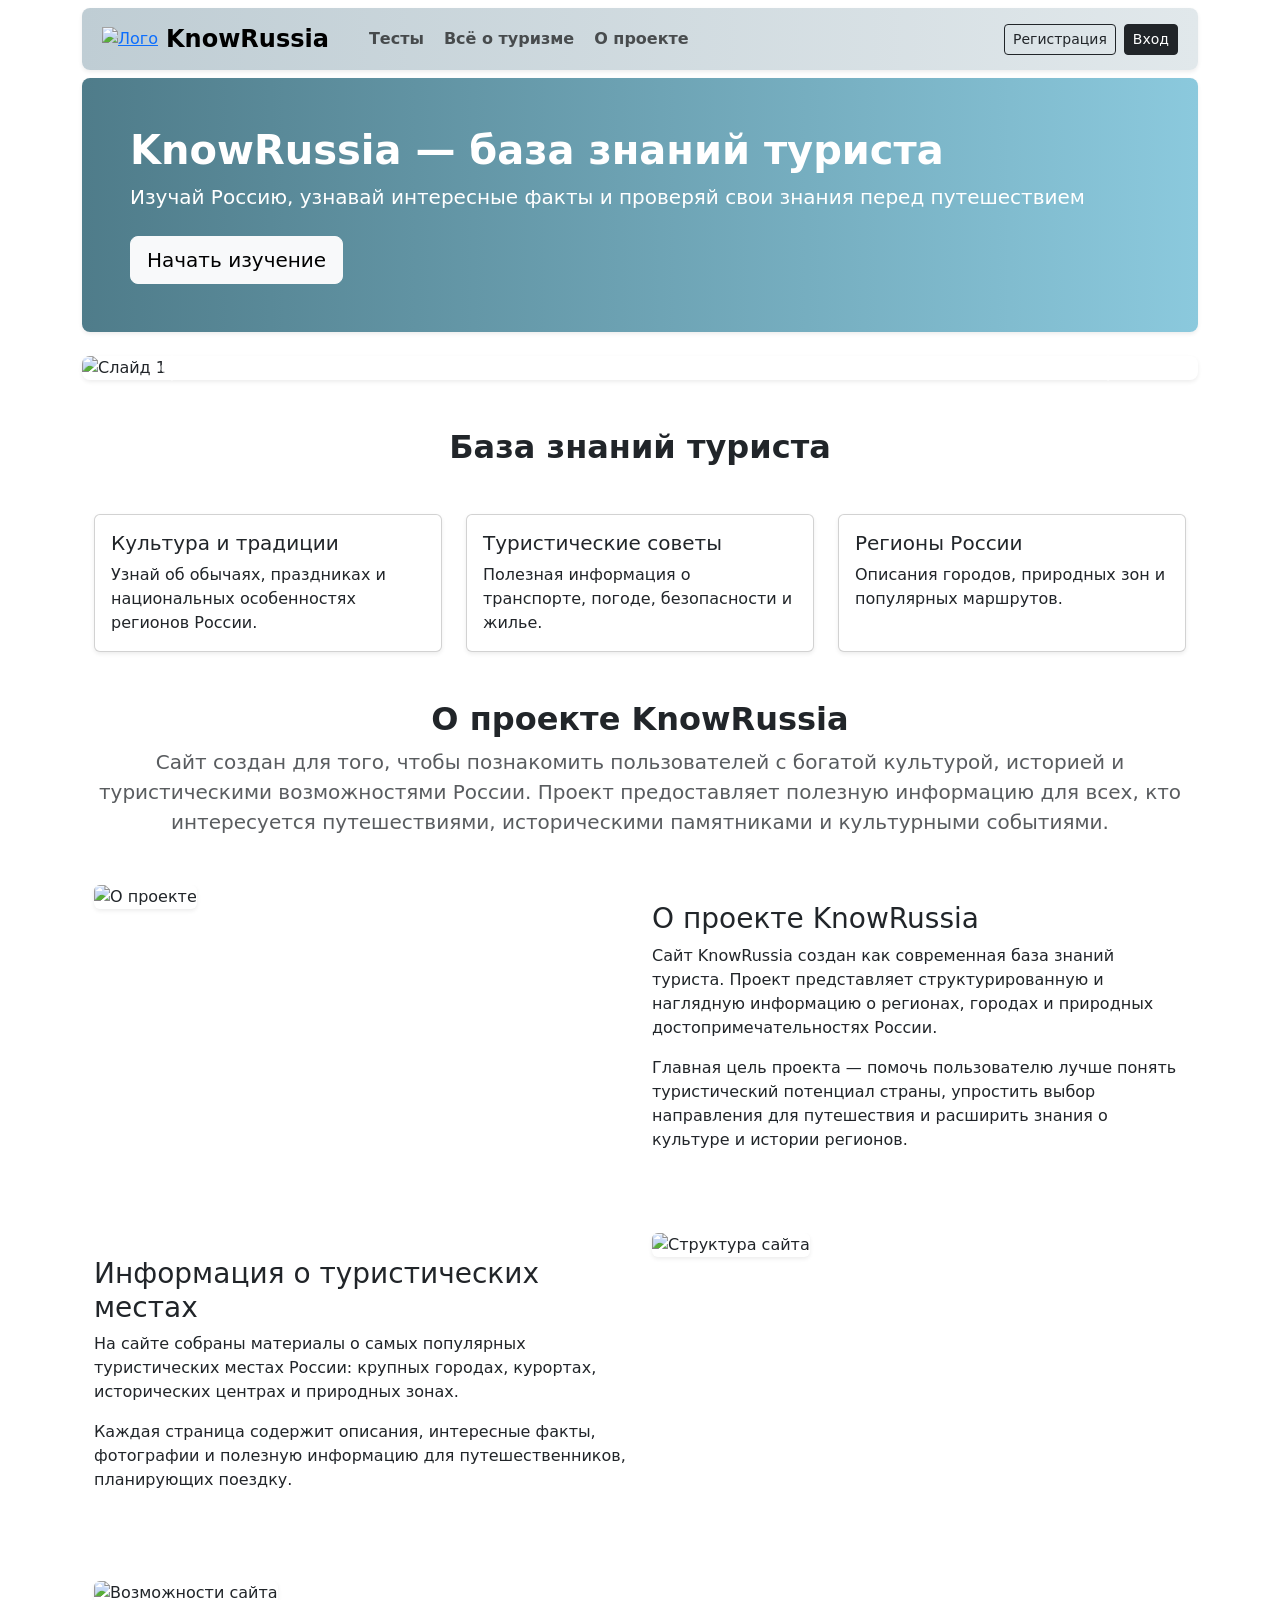
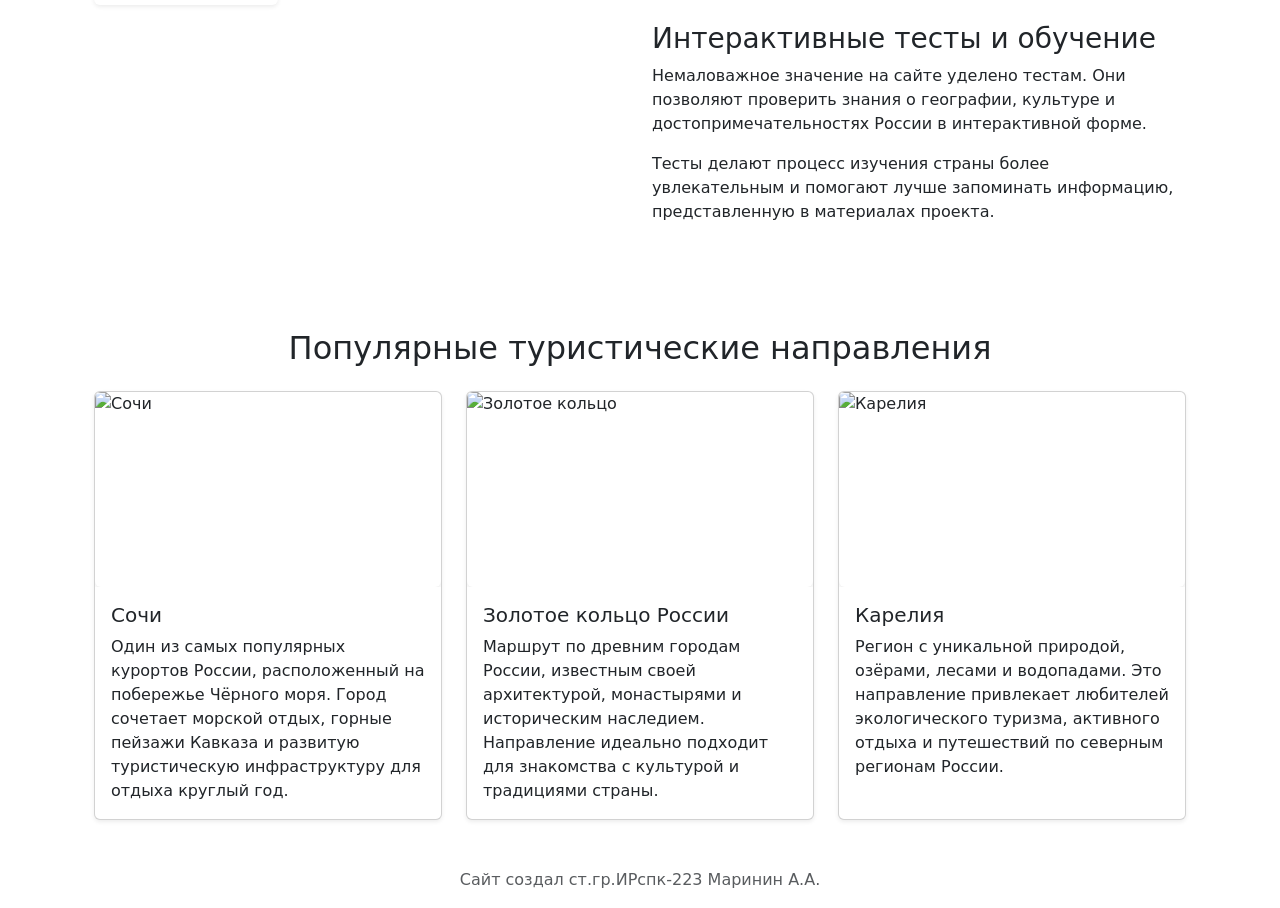
==== index.html @ d30c1727 "KP sho?" ====
<!DOCTYPE html>
<html lang="en">

<head>
    <meta charset="UTF-8">
    <meta name="viewport" content="width=device-width, initial-scale=1.0">
    <title>KnowRussia — база знаний</title>
    <link rel="shortcut icon" href="./imajes/Vector.png" type="image/png">
    <link href="https://cdn.jsdelivr.net/npm/bootstrap@5.1.3/dist/css/bootstrap.min.css" rel="stylesheet"
        integrity="sha384-1BmE4kWBq78iYhFldvKuhfTAU6auU8tT94WrHftjDbrCEXSU1oBoqyl2QvZ6jIW3" crossorigin="anonymous">
    <link rel="stylesheet" href="css/style.css">
</head>

<body class="container">
    <header>
        <nav class="navbar navbar-expand-lg p-2 my-2 rounded-3 shadow-sm"
            style="background: linear-gradient(90deg, #bfcdd4, #e1e8eb);">

            <div class="container-fluid">
                <a href="index.html" id="logoNNN" class="me-2 d-flex align-items-center">
                    <img src="./imajes/Vector.svg" alt="Лого">
                </a>
                <a class="navbar-brand fw-bold fs-4" id="zmih" href="index.html">KnowRussia</a>
                <ul class="navbar-nav ms-3">
                    <li class="nav-item">
                        <a class="nav-link fw-semibold me-1" href="test.html">Тесты</a>
                    </li>
                    <li class="nav-item">
                        <a class="nav-link fw-semibold me-1" href="all_about_tourism.html">Всё о туризме</a>
                    </li>
                    <li class="nav-item">
                        <a class="nav-link fw-semibold me-1" href="about.html">О проекте</a>
                    </li>
                </ul>
                <ul class="navbar-nav ms-auto">
                    <li class="nav-item me-2">
                        <a class="btn btn-outline-dark btn-sm" href="reg.html">
                            Регистрация
                        </a>
                    </li>
                    <li class="nav-item">
                        <a class="btn btn-dark btn-sm" href="login.html">
                            Вход
                        </a>
                    </li>
                </ul>

            </div>
            </div>
        </nav>
    </header>
    <main>

        <!-- Hero-блок -->
        <div class="p-5 mb-4 rounded-3 text-white shadow-sm"
            style="background: linear-gradient(90deg, #4f7c8a, #8bc9dd)">
            <h1 class="fw-bold">KnowRussia — база знаний туриста</h1>
            <p class="fs-5">
                Изучай Россию, узнавай интересные факты и проверяй свои знания перед путешествием
            </p>
            <a href="./all_about_tourism.html" class="btn btn-light btn-lg mt-2">Начать изучение</a>
        </div>

        <!-- Карусель -->
        <div id="mainCarousel" class="carousel slide my-4" data-bs-ride="carousel">
            <div class="carousel-inner rounded-3 shadow-sm">
                <div class="carousel-item active">
                    <img src="./imajes/01.jpg" class="d-block w-100" alt="Слайд 1">
                </div>
                <div class="carousel-item">
                    <img src="./imajes/02.jpg" class="d-block w-100" alt="Слайд 2">
                </div>
                <div class="carousel-item">
                    <img src="./imajes/03.png" class="d-block w-100" alt="Слайд 3">
                </div>
                <div class="carousel-item">
                    <img src="./imajes/04.jpg" class="d-block w-100" alt="Слайд 4">
                </div>
            </div>

            <button class="carousel-control-prev" type="button" data-bs-target="#mainCarousel" data-bs-slide="prev">
                <span class="carousel-control-prev-icon"></span>
            </button>
            <button class="carousel-control-next" type="button" data-bs-target="#mainCarousel" data-bs-slide="next">
                <span class="carousel-control-next-icon"></span>
            </button>
            <div class="carousel-indicators">
                <button type="button" data-bs-target="#mainCarousel" data-bs-slide-to="0" class="active"></button>
                <button type="button" data-bs-target="#mainCarousel" data-bs-slide-to="1"></button>
                <button type="button" data-bs-target="#mainCarousel" data-bs-slide-to="2"></button>
                <button type="button" data-bs-target="#mainCarousel" data-bs-slide-to="3"></button>
            </div>
        </div>

        <!-- База знаний -->
        <div class="container my-5">
            <h2 class="text-center mb-5 fw-bold">База знаний туриста</h2>

            <div class="row g-4">
                <div class="col-md-4">
                    <div class="card h-100 shadow-sm">
                        <div class="card-body">
                            <h5 class="card-title">Культура и традиции</h5>
                            <p class="card-text">
                                Узнай об обычаях, праздниках и национальных особенностях регионов России.
                            </p>
                        </div>
                    </div>
                </div>

                <div class="col-md-4">
                    <div class="card h-100 shadow-sm">
                        <div class="card-body">
                            <h5 class="card-title">Туристические советы</h5>
                            <p class="card-text">
                                Полезная информация о транспорте, погоде, безопасности и жилье.
                            </p>
                        </div>
                    </div>
                </div>

                <div class="col-md-4">
                    <div class="card h-100 shadow-sm">
                        <div class="card-body">
                            <h5 class="card-title">Регионы России</h5>
                            <p class="card-text">
                                Описания городов, природных зон и популярных маршрутов.
                            </p>
                        </div>
                    </div>
                </div>
            </div>
        </div>
        <div class="container">
            <div class="text-center mb-5">
                <h2 class="fw-bold">О проекте KnowRussia</h2>
                <p class="text-muted fs-5">Сайт создан для того, чтобы познакомить пользователей с богатой
                    культурой, историей и туристическими возможностями России. Проект предоставляет полезную
                    информацию для всех, кто интересуется путешествиями, историческими памятниками и культурными
                    событиями.</p>
            </div>

            <div class="row align-items-center mb-5">
                <div class="col-md-6 mb-3 mb-md-0" style="height: 300px; overflow: hidden;">
                    <img src="./imajes/b_2.png" alt="О проекте" class="img-fluid rounded shadow-sm w-100 h-100"
                        style="object-fit: cover;">
                </div>
                <div class="col-md-6">
                    <h3>О проекте KnowRussia</h3>
                    <p>
                        Сайт KnowRussia создан как современная база знаний туриста. Проект представляет
                        структурированную и наглядную информацию о регионах, городах и природных
                        достопримечательностях России.
                    </p>
                    <p>
                        Главная цель проекта — помочь пользователю лучше понять туристический потенциал страны,
                        упростить выбор направления для путешествия и расширить знания о культуре и истории регионов.
                    </p>
                </div>
            </div>

            <div class="row align-items-center mb-5">
                <div class="col-md-6 order-md-2 mb-3 mb-md-0" style="height: 300px; overflow: hidden;">
                    <img src="./imajes/b_4.png" alt="Структура сайта" class="img-fluid rounded shadow-sm w-100 h-100"
                        style="object-fit: cover;">
                </div>
                <div class="col-md-6 order-md-1">
                    <h3>Информация о туристических местах</h3>
                    <p>
                        На сайте собраны материалы о самых популярных туристических местах России:
                        крупных городах, курортах, исторических центрах и природных зонах.
                    </p>
                    <p>
                        Каждая страница содержит описания, интересные факты, фотографии и полезную
                        информацию для путешественников, планирующих поездку.
                    </p>
                </div>
            </div>

            <div class="row align-items-center mb-5">
                <div class="col-md-6 mb-3 mb-md-0" style="height: 300px; overflow: hidden;">
                    <img src="./imajes/b_1.jpg" alt="Возможности сайта" class="img-fluid rounded shadow-sm w-100 h-100"
                        style="object-fit: cover;">
                </div>
                <div class="col-md-6">
                    <h3>Интерактивные тесты и обучение</h3>
                    <p>
                        Немаловажное значение на сайте уделено тестам. Они позволяют проверить знания
                        о географии, культуре и достопримечательностях России в интерактивной форме.
                    </p>
                    <p>
                        Тесты делают процесс изучения страны более увлекательным и помогают лучше
                        запоминать информацию, представленную в материалах проекта.
                    </p>
                </div>
            </div>
        </div>

        <div class="container my-5">
            <h2 class="text-center mb-4">Популярные туристические направления</h2>

            <div class="row g-4">

                <div class="col-md-4">
                    <div class="card h-100 shadow-sm">
                        <div class="ratio ratio-16x9" style="overflow: hidden;">
                            <img src="./imajes/s.png" class="img-fluid rounded shadow-sm w-100 h-100" alt="Сочи" style="object-fit: cover;">
                        </div>
                        <div class="card-body d-flex flex-column">
                            <h5 class="card-title">Сочи</h5>
                            <p class="card-text">
                                Один из самых популярных курортов России, расположенный на побережье
                                Чёрного моря. Город сочетает морской отдых, горные пейзажи Кавказа и развитую
                                туристическую инфраструктуру для отдыха круглый год.
                            </p>
                        </div>
                    </div>
                </div>

                <div class="col-md-4">
                    <div class="card h-100 shadow-sm">
                        <div class="ratio ratio-16x9" style="overflow: hidden;">
                            <img src="./imajes/v.jpg" class="img-fluid rounded shadow-sm w-100 h-100"
                                alt="Золотое кольцо" style="object-fit: cover;">
                        </div>
                        <div class="card-body d-flex flex-column">
                            <h5 class="card-title">Золотое кольцо России</h5>
                            <p class="card-text">
                                Маршрут по древним городам России, известным своей
                                архитектурой, монастырями и историческим наследием. Направление идеально
                                подходит для знакомства с культурой и традициями страны.
                            </p>
                        </div>
                    </div>
                </div>

                <div class="col-md-4">
                    <div class="card h-100 shadow-sm">
                        <div class="ratio ratio-16x9" style="overflow: hidden;">
                            <img src="./imajes/k.jpg" class="img-fluid rounded shadow-sm w-100 h-100" alt="Карелия" style="object-fit: cover;">
                        </div>
                        <div class="card-body d-flex flex-column">
                            <h5 class="card-title">Карелия</h5>
                            <p class="card-text">
                                Регион с уникальной природой, озёрами, лесами и водопадами.
                                Это направление привлекает любителей экологического туризма, активного
                                отдыха и путешествий по северным регионам России.
                            </p>
                        </div>
                    </div>
                </div>

            </div>
        </div>
    </main>
    <footer>
        <p class="text-center text-muted">Сайт создал ст.гр.ИРспк-223 Маринин А.А.</p>
    </footer>
    <script src="https://cdn.jsdelivr.net/npm/bootstrap@5.3.2/dist/js/bootstrap.bundle.min.js"></script>
    <script src="animation.js"></script>
</body>

</html>
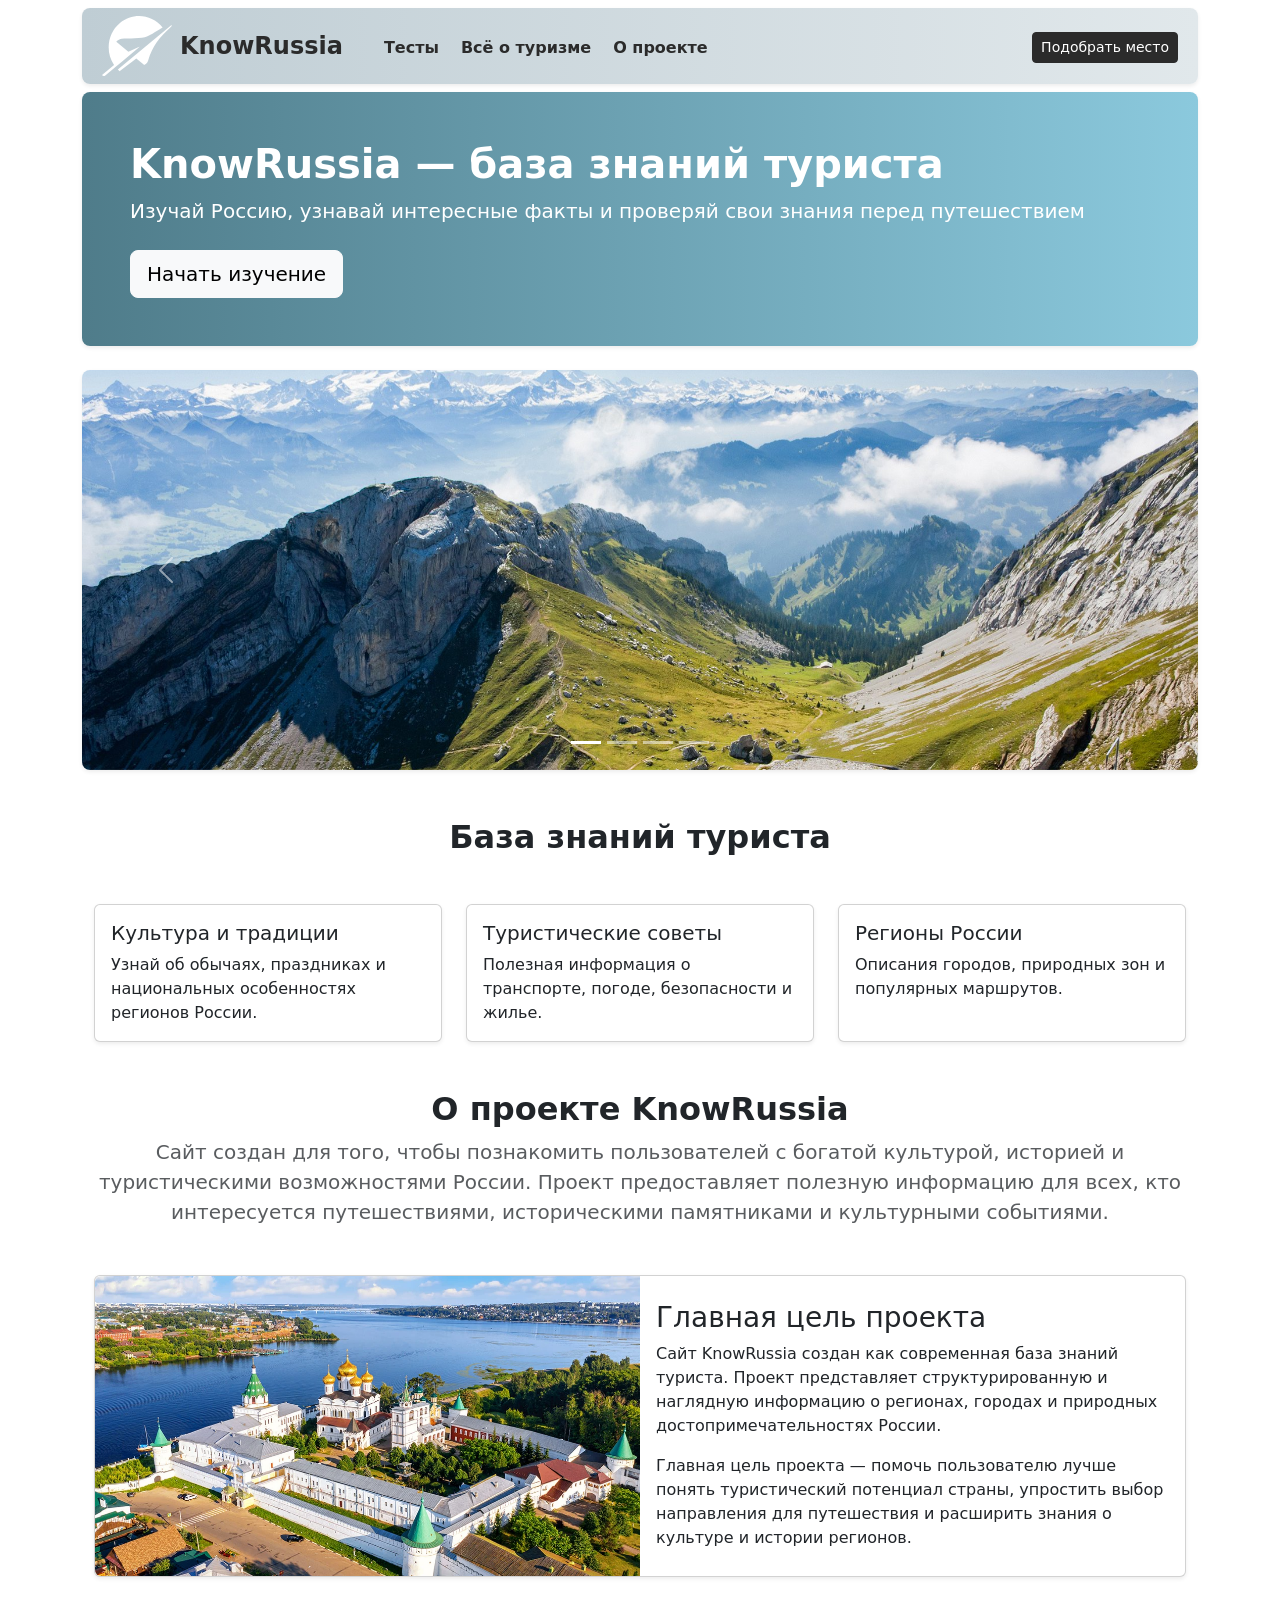
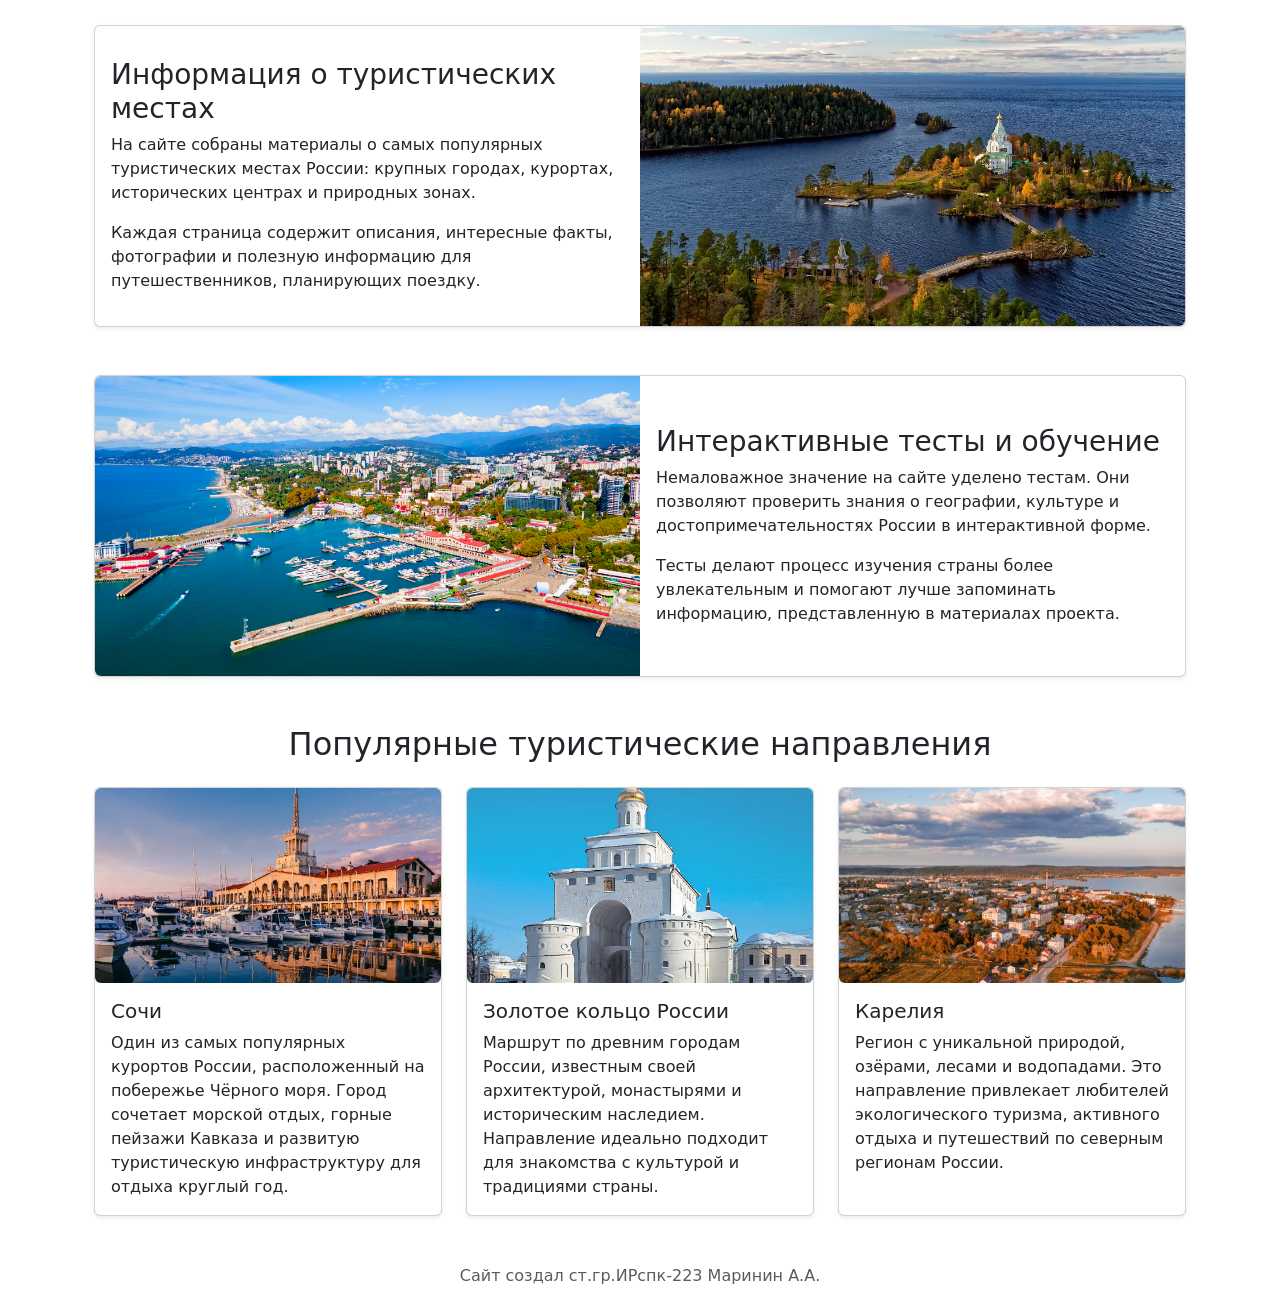
==== commit 2a7118ef: "kp v2" ====
--- a/index.html
+++ b/index.html
@@ -33,14 +33,9 @@
                     </li>
                 </ul>
                 <ul class="navbar-nav ms-auto">
-                    <li class="nav-item me-2">
-                        <a class="btn btn-outline-dark btn-sm" href="reg.html">
-                            Регистрация
-                        </a>
-                    </li>
                     <li class="nav-item">
-                        <a class="btn btn-dark btn-sm" href="login.html">
-                            Вход
+                        <a class="btn btn-dark btn-sm" href="opros.html">
+                            Подобрать место
                         </a>
                     </li>
                 </ul>
@@ -140,124 +135,166 @@
                     событиями.</p>
             </div>
 
-            <div class="row align-items-center mb-5">
-                <div class="col-md-6 mb-3 mb-md-0" style="height: 300px; overflow: hidden;">
-                    <img src="./imajes/b_2.png" alt="О проекте" class="img-fluid rounded shadow-sm w-100 h-100"
-                        style="object-fit: cover;">
-                </div>
-                <div class="col-md-6">
-                    <h3>О проекте KnowRussia</h3>
-                    <p>
-                        Сайт KnowRussia создан как современная база знаний туриста. Проект представляет
-                        структурированную и наглядную информацию о регионах, городах и природных
-                        достопримечательностях России.
-                    </p>
-                    <p>
-                        Главная цель проекта — помочь пользователю лучше понять туристический потенциал страны,
-                        упростить выбор направления для путешествия и расширить знания о культуре и истории регионов.
-                    </p>
-                </div>
-            </div>
-
-            <div class="row align-items-center mb-5">
-                <div class="col-md-6 order-md-2 mb-3 mb-md-0" style="height: 300px; overflow: hidden;">
-                    <img src="./imajes/b_4.png" alt="Структура сайта" class="img-fluid rounded shadow-sm w-100 h-100"
-                        style="object-fit: cover;">
-                </div>
-                <div class="col-md-6 order-md-1">
-                    <h3>Информация о туристических местах</h3>
-                    <p>
-                        На сайте собраны материалы о самых популярных туристических местах России:
-                        крупных городах, курортах, исторических центрах и природных зонах.
-                    </p>
-                    <p>
-                        Каждая страница содержит описания, интересные факты, фотографии и полезную
-                        информацию для путешественников, планирующих поездку.
-                    </p>
-                </div>
-            </div>
-
-            <div class="row align-items-center mb-5">
-                <div class="col-md-6 mb-3 mb-md-0" style="height: 300px; overflow: hidden;">
-                    <img src="./imajes/b_1.jpg" alt="Возможности сайта" class="img-fluid rounded shadow-sm w-100 h-100"
-                        style="object-fit: cover;">
-                </div>
-                <div class="col-md-6">
-                    <h3>Интерактивные тесты и обучение</h3>
-                    <p>
-                        Немаловажное значение на сайте уделено тестам. Они позволяют проверить знания
-                        о географии, культуре и достопримечательностях России в интерактивной форме.
-                    </p>
-                    <p>
-                        Тесты делают процесс изучения страны более увлекательным и помогают лучше
-                        запоминать информацию, представленную в материалах проекта.
-                    </p>
-                </div>
-            </div>
-        </div>
-
-        <div class="container my-5">
-            <h2 class="text-center mb-4">Популярные туристические направления</h2>
-
-            <div class="row g-4">
-
-                <div class="col-md-4">
-                    <div class="card h-100 shadow-sm">
-                        <div class="ratio ratio-16x9" style="overflow: hidden;">
-                            <img src="./imajes/s.png" class="img-fluid rounded shadow-sm w-100 h-100" alt="Сочи" style="object-fit: cover;">
-                        </div>
-                        <div class="card-body d-flex flex-column">
-                            <h5 class="card-title">Сочи</h5>
-                            <p class="card-text">
-                                Один из самых популярных курортов России, расположенный на побережье
-                                Чёрного моря. Город сочетает морской отдых, горные пейзажи Кавказа и развитую
-                                туристическую инфраструктуру для отдыха круглый год.
-                            </p>
-                        </div>
-                    </div>
-                </div>
-
-                <div class="col-md-4">
-                    <div class="card h-100 shadow-sm">
-                        <div class="ratio ratio-16x9" style="overflow: hidden;">
-                            <img src="./imajes/v.jpg" class="img-fluid rounded shadow-sm w-100 h-100"
-                                alt="Золотое кольцо" style="object-fit: cover;">
-                        </div>
-                        <div class="card-body d-flex flex-column">
-                            <h5 class="card-title">Золотое кольцо России</h5>
-                            <p class="card-text">
-                                Маршрут по древним городам России, известным своей
-                                архитектурой, монастырями и историческим наследием. Направление идеально
-                                подходит для знакомства с культурой и традициями страны.
-                            </p>
-                        </div>
-                    </div>
-                </div>
-
-                <div class="col-md-4">
-                    <div class="card h-100 shadow-sm">
-                        <div class="ratio ratio-16x9" style="overflow: hidden;">
-                            <img src="./imajes/k.jpg" class="img-fluid rounded shadow-sm w-100 h-100" alt="Карелия" style="object-fit: cover;">
-                        </div>
-                        <div class="card-body d-flex flex-column">
-                            <h5 class="card-title">Карелия</h5>
-                            <p class="card-text">
-                                Регион с уникальной природой, озёрами, лесами и водопадами.
-                                Это направление привлекает любителей экологического туризма, активного
-                                отдыха и путешествий по северным регионам России.
-                            </p>
-                        </div>
-                    </div>
-                </div>
-
-            </div>
-        </div>
+            <div class="container my-5" style="padding: 0px;">
+
+                <!-- Блок 1 -->
+                <div class="card mb-5 shadow-sm border-1">
+                    <div class="row g-0 align-items-center">
+
+                        <div class="col-md-6" style="height: 300px; overflow: hidden;">
+                            <img src="./imajes/b_2.png" alt="О проекте" class="img-fluid w-100 h-100 rounded-start"
+                                style="object-fit: cover;">
+                        </div>
+
+                        <div class="col-md-6">
+                            <div class="card-body">
+                                <h3 class="card-title">Главная цель проекта</h3>
+                                <p class="card-text">
+                                    Сайт KnowRussia создан как современная база знаний туриста. Проект представляет
+                                    структурированную и наглядную информацию о регионах, городах и природных
+                                    достопримечательностях России.
+                                </p>
+                                <p class="card-text">
+                                    Главная цель проекта — помочь пользователю лучше понять туристический потенциал
+                                    страны,
+                                    упростить выбор направления для путешествия и расширить знания о культуре и истории
+                                    регионов.
+                                </p>
+                            </div>
+                        </div>
+
+                    </div>
+                </div>
+
+                <!-- Блок 2 -->
+                <div class="card mb-5 shadow-sm border-1">
+                    <div class="row g-0 align-items-center">
+
+                        <div class="col-md-6 order-md-2" style="height: 300px; overflow: hidden;">
+                            <img src="./imajes/b_4.png" alt="Структура сайта" class="img-fluid w-100 h-100 rounded-end"
+                                style="object-fit: cover;">
+                        </div>
+
+                        <div class="col-md-6 order-md-1">
+                            <div class="card-body">
+                                <h3 class="card-title">Информация о туристических местах</h3>
+                                <p class="card-text">
+                                    На сайте собраны материалы о самых популярных туристических местах России:
+                                    крупных городах, курортах, исторических центрах и природных зонах.
+                                </p>
+                                <p class="card-text">
+                                    Каждая страница содержит описания, интересные факты, фотографии и полезную
+                                    информацию для путешественников, планирующих поездку.
+                                </p>
+                            </div>
+                        </div>
+
+                    </div>
+                </div>
+
+                <!-- Блок 3 -->
+                <div class="card mb-5 shadow-sm border-1">
+                    <div class="row g-0 align-items-center">
+
+                        <div class="col-md-6" style="height: 300px; overflow: hidden;">
+                            <img src="./imajes/b_1.jpg" alt="Возможности сайта"
+                                class="img-fluid w-100 h-100 rounded-start" style="object-fit: cover;">
+                        </div>
+
+                        <div class="col-md-6">
+                            <div class="card-body">
+                                <h3 class="card-title">Интерактивные тесты и обучение</h3>
+                                <p class="card-text">
+                                    Немаловажное значение на сайте уделено тестам. Они позволяют проверить знания
+                                    о географии, культуре и достопримечательностях России в интерактивной форме.
+                                </p>
+                                <p class="card-text">
+                                    Тесты делают процесс изучения страны более увлекательным и помогают лучше
+                                    запоминать информацию, представленную в материалах проекта.
+                                </p>
+                            </div>
+                        </div>
+
+                    </div>
+                </div>
+
+            </div>
+
+            <div class="container my-5" style="padding: 0px;">
+                <h2 class="text-center mb-4">Популярные туристические направления</h2>
+
+                <div class="row g-4">
+
+                    <div class="col-md-4">
+                        <div class="card h-100 shadow-sm">
+                            <div class="ratio ratio-16x9" style="overflow: hidden;">
+                                <img src="./imajes/s.png" class="img-fluid rounded shadow-sm w-100 h-100" alt="Сочи"
+                                    style="object-fit: cover;">
+                            </div>
+                            <div class="card-body d-flex flex-column">
+                                <h5 class="card-title">Сочи</h5>
+                                <p class="card-text">
+                                    Один из самых популярных курортов России, расположенный на побережье
+                                    Чёрного моря. Город сочетает морской отдых, горные пейзажи Кавказа и развитую
+                                    туристическую инфраструктуру для отдыха круглый год.
+                                </p>
+                            </div>
+                        </div>
+                    </div>
+
+                    <div class="col-md-4">
+                        <div class="card h-100 shadow-sm">
+                            <div class="ratio ratio-16x9" style="overflow: hidden;">
+                                <img src="./imajes/v.jpg" class="img-fluid rounded shadow-sm w-100 h-100"
+                                    alt="Золотое кольцо" style="object-fit: cover;">
+                            </div>
+                            <div class="card-body d-flex flex-column">
+                                <h5 class="card-title">Золотое кольцо России</h5>
+                                <p class="card-text">
+                                    Маршрут по древним городам России, известным своей
+                                    архитектурой, монастырями и историческим наследием. Направление идеально
+                                    подходит для знакомства с культурой и традициями страны.
+                                </p>
+                            </div>
+                        </div>
+                    </div>
+
+                    <div class="col-md-4">
+                        <div class="card h-100 shadow-sm">
+                            <div class="ratio ratio-16x9" style="overflow: hidden;">
+                                <img src="./imajes/k.jpg" class="img-fluid rounded shadow-sm w-100 h-100" alt="Карелия"
+                                    style="object-fit: cover;">
+                            </div>
+                            <div class="card-body d-flex flex-column">
+                                <h5 class="card-title">Карелия</h5>
+                                <p class="card-text">
+                                    Регион с уникальной природой, озёрами, лесами и водопадами.
+                                    Это направление привлекает любителей экологического туризма, активного
+                                    отдыха и путешествий по северным регионам России.
+                                </p>
+                            </div>
+                        </div>
+                    </div>
+
+                    <button id="scrollToTop" aria-label="Наверх">
+                        <!-- Здесь можно заменить SVG на свой -->
+                        <svg xmlns="http://www.w3.org/2000/svg" width="24" height="24" fill="currentColor"
+                            viewBox="0 0 16 16">
+                            <path fill-rule="evenodd"
+                                d="M8 12a.5.5 0 0 0 .5-.5V5.707l2.146 2.147a.5.5 0 0 0 .708-.708l-3-3a.5.5 0 0 0-.708 0l-3 3a.5.5 0 1 0 .708.708L7.5 5.707V11.5A.5.5 0 0 0 8 12z" />
+                        </svg>
+                    </button>
+
+
+                </div>
+            </div>
     </main>
     <footer>
         <p class="text-center text-muted">Сайт создал ст.гр.ИРспк-223 Маринин А.А.</p>
     </footer>
     <script src="https://cdn.jsdelivr.net/npm/bootstrap@5.3.2/dist/js/bootstrap.bundle.min.js"></script>
     <script src="animation.js"></script>
+    <script src="./js/main.js"></script>
 </body>
 
 </html>
--- a/css/style.css
+++ b/css/style.css
@@ -0,0 +1,140 @@
+#mainCarousel .carousel-item img {
+    height: 400px;
+    object-fit: cover;
+}
+
+#mainCarousel {
+    padding: 0px;
+}
+
+
+#logoNNN {
+    color: white;
+    transition-duration: 0.2s;
+    cursor: pointer;
+    text-decoration: none;
+}
+
+#logoNNN:hover {
+    scale: 1.04;
+
+}
+
+#logoNNN:active {
+    color: #8f8f8f;
+}
+
+#logoNNN img {
+    width: 70px;
+}
+#zmih{
+    transition-duration: 0.2s;
+}
+#zmih:hover {
+    color: #131313;
+}
+
+.navbar a {
+    color: #2b2b2b;
+    /* чёрный */
+}
+
+.navbar a:hover {
+    color: #000000;
+    /* синий при наведении */
+}
+
+.navbar-nav {
+    margin-top: 4px;
+}
+
+/* Для кнопок на панели навигации */
+.navbar .btn {
+    transition: all 0.3s ease;
+    /* плавный переход для всех свойств */
+}
+
+/* Кнопка "Регистрация" */
+.navbar .btn-outline-dark {
+    color: #2b2b2b;
+    border-color: #2b2b2b;
+}
+
+.navbar .btn-outline-dark:hover {
+    color: #ffffff;
+    /* текст становится белым */
+    background-color: #2b2b2b;
+    /* фон чёрный */
+    border-color: #2b2b2b;
+    /* рамка остаётся */
+}
+
+/* Кнопка "Вход" */
+.navbar .btn-dark {
+    color: #ffffff;
+    background-color: #2b2b2b;
+    border-color: #2b2b2b;
+}
+
+.navbar .btn-dark:hover {
+    color: #2b2b2b;
+    /* текст меняется на чёрный */
+    background-color: #e1e8eb;
+    /* фон белый */
+    border-color: #2b2b2b;
+    /* рамка остаётся */
+}
+
+.nav-link {
+    border: 1px solid transparent;
+    /* прозрачный бордер */
+    border-radius: 5px;
+    padding: 5px 10px;
+    box-sizing: border-box;
+    transition-duration: 0.2s;
+    /* на всякий случай */
+}
+
+.nav-link:hover{
+    border-color: #000;
+}
+.nav-link.active {
+    border-color: #000;
+    /* появляется только цвет */
+}
+
+#scrollToTop {
+    position: fixed;
+    bottom: 30px;
+    right: 180px; /* ← кнопка левее */
+    width: 50px;
+    height: 50px;
+    border: none;
+    border-radius: 50%;
+    background-color: #212529;
+    color: #fff;
+    cursor: pointer;
+
+    display: flex;
+    align-items: center;
+    justify-content: center;
+
+    box-shadow: 0 4px 10px rgba(0, 0, 0, 0.3);
+    z-index: 1000;
+
+    /* Анимация */
+    opacity: 0;
+    transform: translateY(100px);
+    pointer-events: none;
+    transition: opacity 0.4s ease, transform 0.4s ease;
+}
+
+#scrollToTop.show {
+    opacity: 1;
+    transform: translateY(0);
+    pointer-events: auto;
+}
+
+#scrollToTop:hover {
+    transform: translateY(0) scale(1.1);
+}
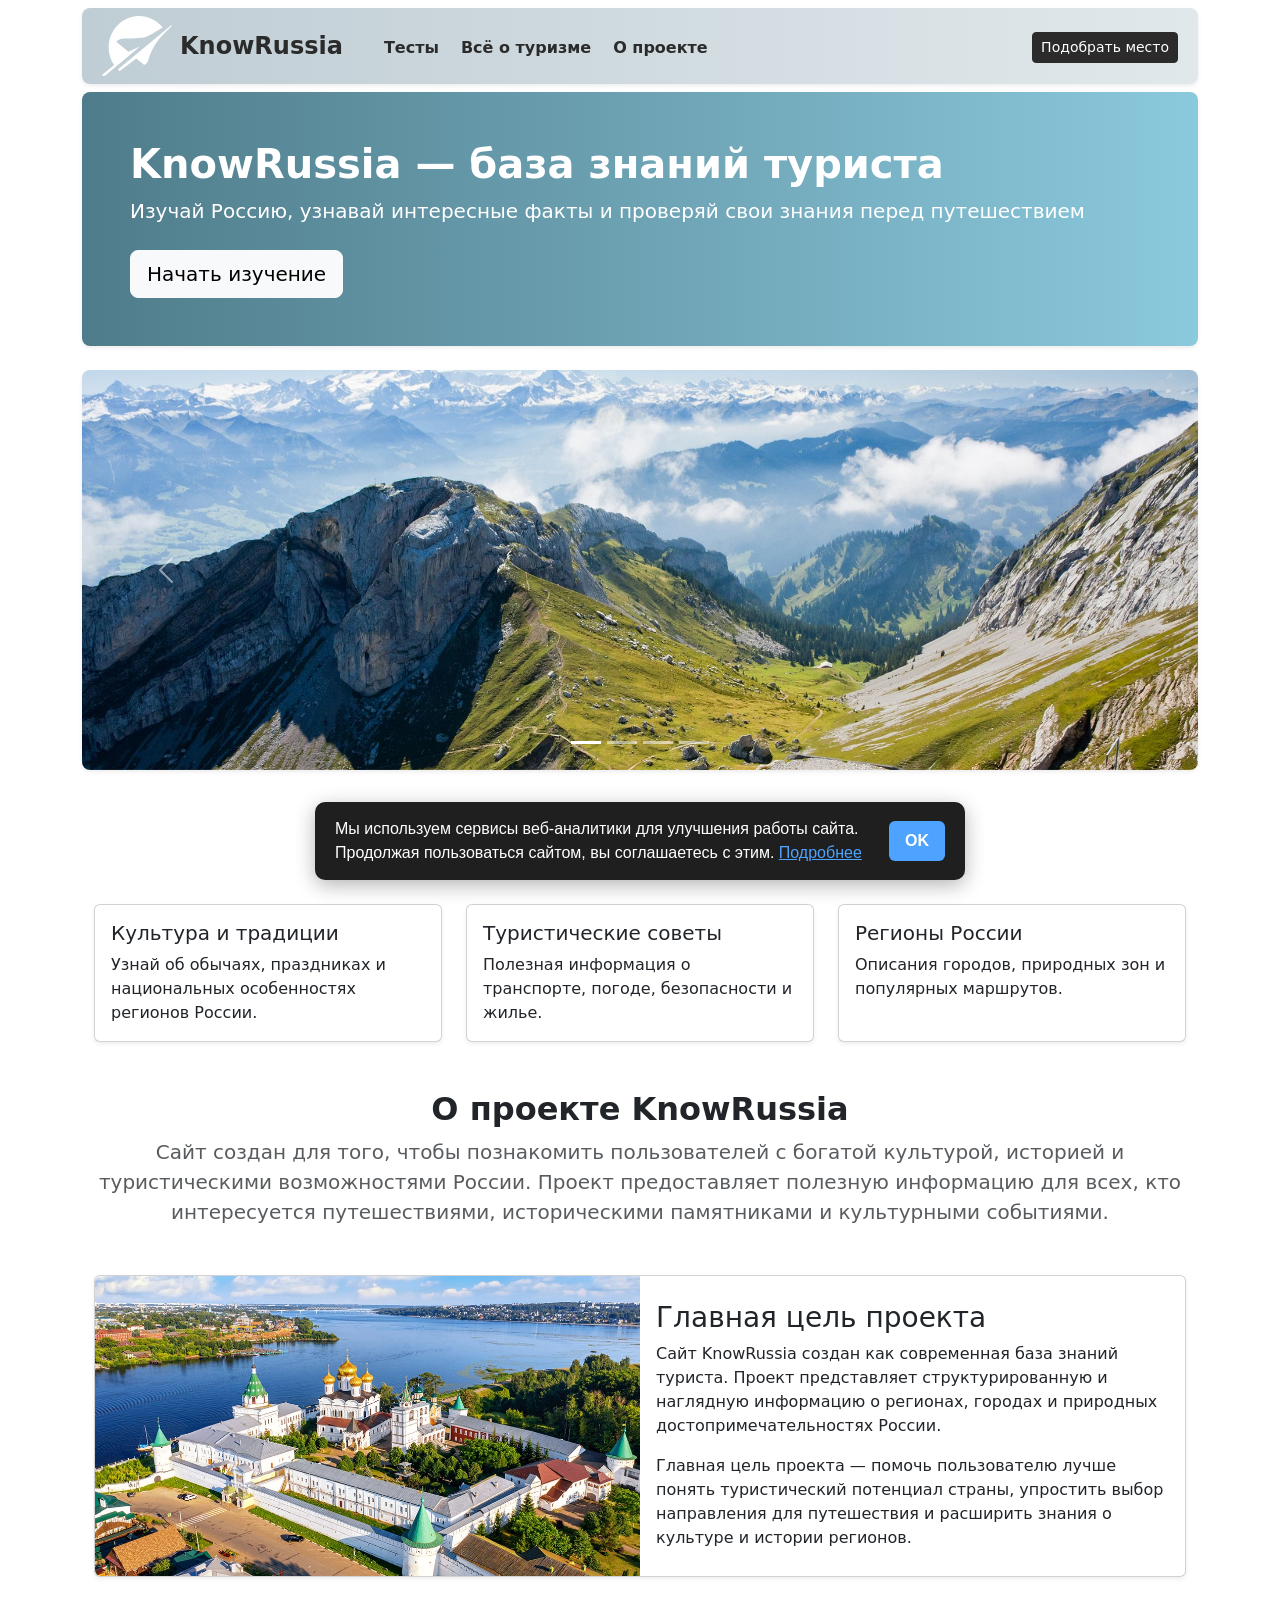
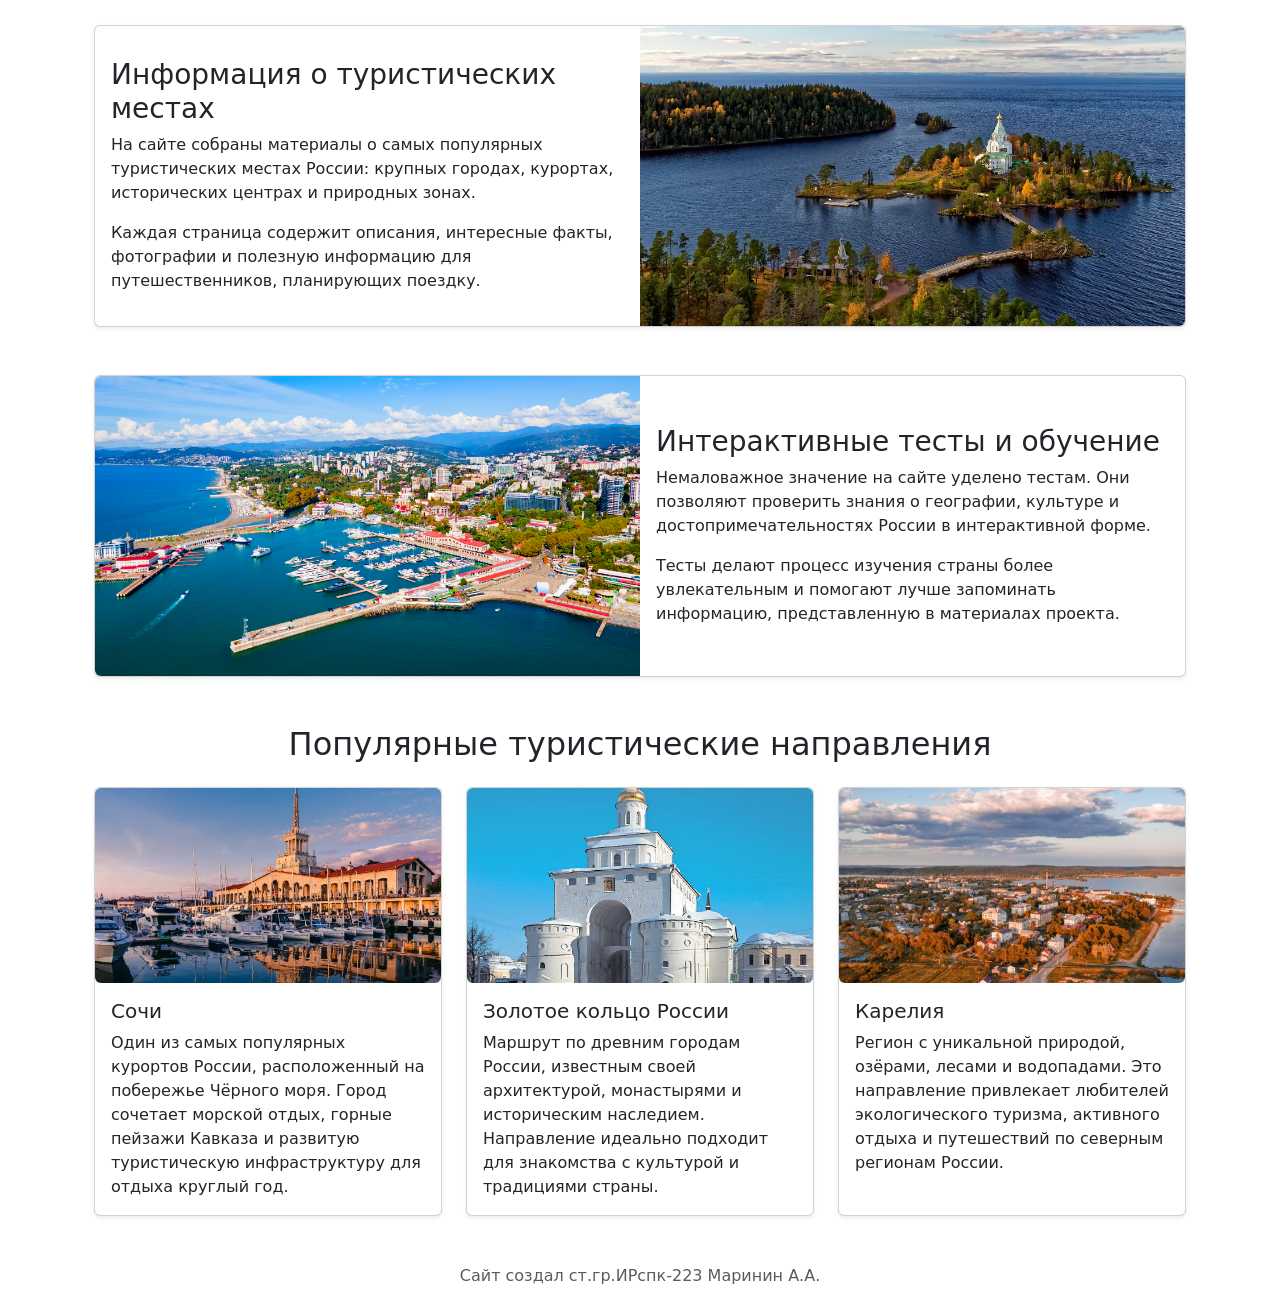
==== commit 36059cb4: "analitika v3" ====
--- a/index.html
+++ b/index.html
@@ -9,6 +9,21 @@
     <link href="https://cdn.jsdelivr.net/npm/bootstrap@5.1.3/dist/css/bootstrap.min.css" rel="stylesheet"
         integrity="sha384-1BmE4kWBq78iYhFldvKuhfTAU6auU8tT94WrHftjDbrCEXSU1oBoqyl2QvZ6jIW3" crossorigin="anonymous">
     <link rel="stylesheet" href="css/style.css">
+    <!-- Yandex.Metrika counter -->
+    <script type="text/javascript">
+        (function (m, e, t, r, i, k, a) {
+            m[i] = m[i] || function () { (m[i].a = m[i].a || []).push(arguments) };
+            m[i].l = 1 * new Date();
+            for (var j = 0; j < document.scripts.length; j++) { if (document.scripts[j].src === r) { return; } }
+            k = e.createElement(t), a = e.getElementsByTagName(t)[0], k.async = 1, k.src = r, a.parentNode.insertBefore(k, a)
+        })(window, document, 'script', 'https://mc.yandex.ru/metrika/tag.js?id=107080210', 'ym');
+
+        ym(107080210, 'init', { ssr: true, webvisor: true, clickmap: true, ecommerce: "dataLayer", referrer: document.referrer, url: location.href, accurateTrackBounce: true, trackLinks: true });
+    </script>
+    <noscript>
+        <div><img src="https://mc.yandex.ru/watch/107080210" style="position:absolute; left:-9999px;" alt="" /></div>
+    </noscript>
+    <!-- /Yandex.Metrika counter -->
 </head>
 
 <body class="container">
@@ -288,6 +303,17 @@
 
                 </div>
             </div>
+
+            <div id="metrics-notice" class="metrics-notice">
+                <div class="metrics-content">
+                    <span>
+                        Мы используем сервисы веб-аналитики для улучшения работы сайта.
+                        Продолжая пользоваться сайтом, вы соглашаетесь с этим.
+                        <a href="/privacy" target="_blank">Подробнее</a>
+                    </span>
+                    <button id="metrics-accept">OK</button>
+                </div>
+            </div>
     </main>
     <footer>
         <p class="text-center text-muted">Сайт создал ст.гр.ИРспк-223 Маринин А.А.</p>
@@ -295,6 +321,22 @@
     <script src="https://cdn.jsdelivr.net/npm/bootstrap@5.3.2/dist/js/bootstrap.bundle.min.js"></script>
     <script src="animation.js"></script>
     <script src="./js/main.js"></script>
+    <script>
+        (function () {
+            const notice = document.getElementById("metrics-notice");
+            const btn = document.getElementById("metrics-accept");
+
+            // проверяем согласие
+            if (!localStorage.getItem("metricsAccepted")) {
+                notice.style.display = "block";
+            }
+
+            btn.addEventListener("click", function () {
+                localStorage.setItem("metricsAccepted", "true");
+                notice.style.display = "none";
+            });
+        })();
+    </script>
 </body>
 
 </html>
--- a/css/style.css
+++ b/css/style.css
@@ -138,3 +138,46 @@
 #scrollToTop:hover {
     transform: translateY(0) scale(1.1);
 }
+
+
+.metrics-notice {
+  position: fixed;
+  bottom: 20px;
+  left: 50%;
+  transform: translateX(-50%);
+  max-width: 650px;
+  width: calc(100% - 40px);
+  background: #1f1f1f;
+  color: #fff;
+  padding: 15px 20px;
+  border-radius: 10px;
+  box-shadow: 0 5px 20px rgba(0,0,0,0.3);
+  font-family: Arial, sans-serif;
+  z-index: 9999;
+  display: none;
+}
+
+.metrics-content {
+  display: flex;
+  gap: 15px;
+  align-items: center;
+  justify-content: space-between;
+}
+
+.metrics-content a {
+  color: #4da3ff;
+}
+
+.metrics-content button {
+  background: #4da3ff;
+  border: none;
+  color: white;
+  padding: 8px 16px;
+  border-radius: 6px;
+  cursor: pointer;
+  font-weight: bold;
+}
+
+.metrics-content button:hover {
+  background: #2f86e6;
+}
